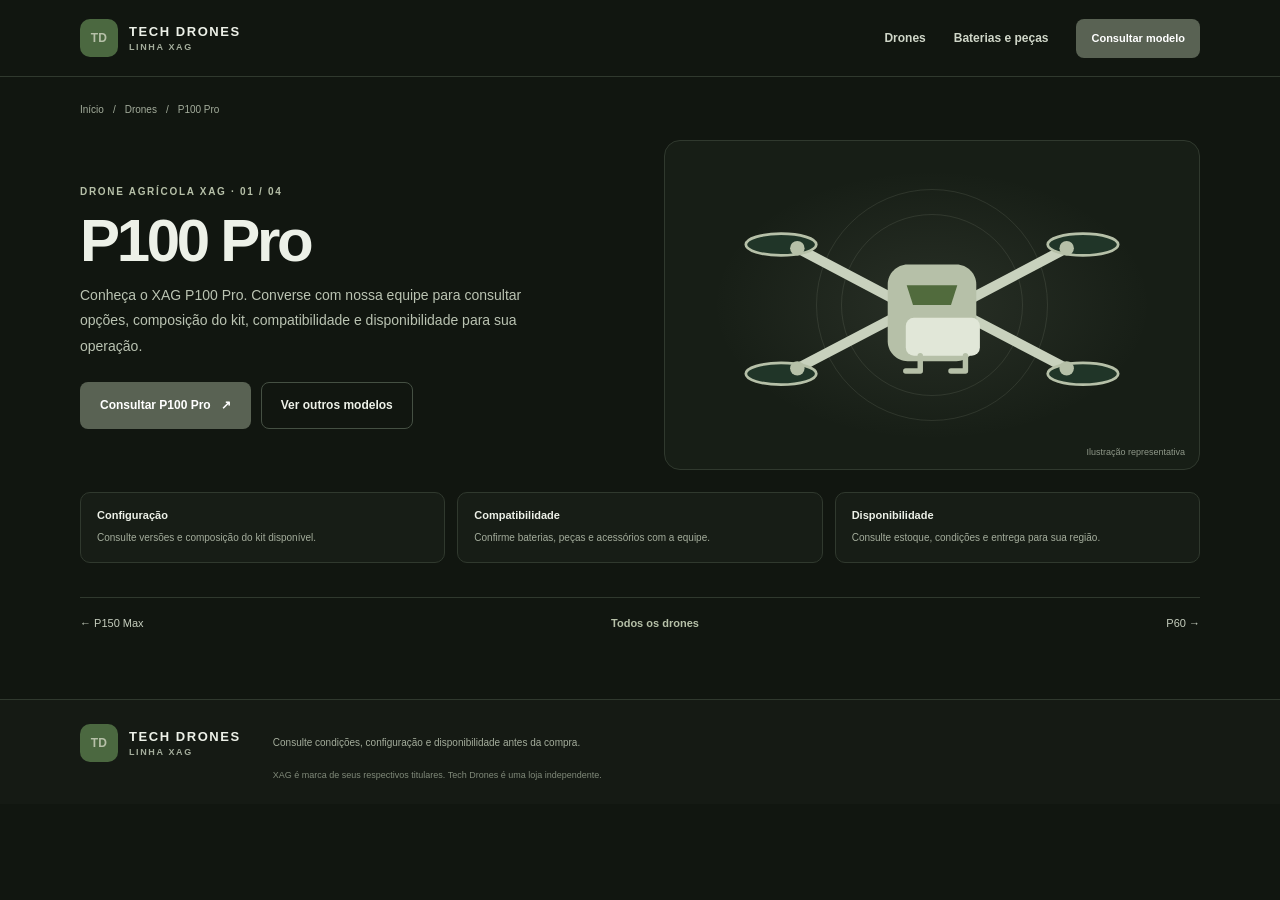
==== p100-pro.html @ 7a0c1248 "Cria paginas individuais dos drones Co-authored-by: Copilot <223556219+Copilot@users.noreply.github." ====
<!doctype html>
<html lang="pt-BR">
<head>
  <meta charset="utf-8">
  <meta name="viewport" content="width=device-width, initial-scale=1">
  <meta name="theme-color" content="#111610">
  <meta name="description" content="Conheça o drone XAG P100 Pro e consulte configurações, compatibilidade e disponibilidade.">
  <title>XAG P100 Pro | Tech Drones</title>
  <link rel="stylesheet" href="site.css">
</head>
<body>
  <header class="site-header">
    <div class="container header-inner">
      <a class="brand" href="index.html" aria-label="Tech Drones — início"><span class="brand-mark" aria-hidden="true">TD</span><span>TECH DRONES<small>LINHA XAG</small></span></a>
      <nav class="main-nav" aria-label="Navegação principal"><a href="index.html#modelos">Drones</a><a href="index.html#pecas">Baterias e peças</a><a class="button button--small" href="https://wa.me/?text=Olá!%20Gostaria%20de%20consultar%20o%20XAG%20P100%20Pro." target="_blank" rel="noopener noreferrer">Consultar modelo</a></nav>
    </div>
  </header>
  <main class="container product-main">
    <nav class="breadcrumbs" aria-label="Você está em"><a href="index.html">Início</a><span aria-hidden="true">/</span><a href="index.html#modelos">Drones</a><span aria-hidden="true">/</span><span aria-current="page">P100 Pro</span></nav>
    <section class="product-hero" aria-labelledby="product-title">
      <div class="product-copy">
        <span class="eyebrow">Drone agrícola XAG · 01 / 04</span>
        <h1 id="product-title">P100 Pro</h1>
        <p>Conheça o XAG P100 Pro. Converse com nossa equipe para consultar opções, composição do kit, compatibilidade e disponibilidade para sua operação.</p>
        <div class="product-actions">
          <a class="button" href="https://wa.me/?text=Olá!%20Gostaria%20de%20consultar%20o%20drone%20XAG%20P100%20Pro." target="_blank" rel="noopener noreferrer">Consultar P100 Pro <span aria-hidden="true">↗</span></a>
          <a class="button button--outline" href="index.html#modelos">Ver outros modelos</a>
        </div>
      </div>
      <div class="product-visual-large" role="img" aria-label="Ilustração representativa de drone agrícola">
        <svg viewBox="0 0 520 310" fill="none" aria-hidden="true"><g stroke="#c8d1bd" stroke-width="11" stroke-linecap="round"><path d="M223 151 111 92M297 151l112-59M222 167l-111 58M298 167l111 58"/></g><g fill="#203528" stroke="#b6c0a8" stroke-width="3"><ellipse cx="93" cy="88" rx="39" ry="12"/><ellipse cx="427" cy="88" rx="39" ry="12"/><ellipse cx="93" cy="231" rx="39" ry="12"/><ellipse cx="427" cy="231" rx="39" ry="12"/></g><g fill="#b6c0a8"><circle cx="111" cy="92" r="8"/><circle cx="409" cy="92" r="8"/><circle cx="111" cy="225" r="8"/><circle cx="409" cy="225" r="8"/></g><path d="M211 132c0-12 10-22 22-22h54c12 0 22 10 22 22v63c0 12-10 22-22 22h-54c-12 0-22-10-22-22v-63Z" fill="#b6c0a8"/><path d="M232 133h56l-7 22h-42l-7-22Z" fill="#516b3d"/><rect x="231" y="169" width="82" height="42" rx="9" fill="#e1e7d8"/><path d="M247 211v17m50-17v17m-66 0h16m34 0h16" stroke="#b6c0a8" stroke-width="6" stroke-linecap="round"/></svg>
        <span class="product-note">Ilustração representativa</span>
      </div>
    </section>
    <section class="product-details" aria-label="Informações para cotação">
      <div class="detail-item"><b>Configuração</b><span>Consulte versões e composição do kit disponível.</span></div>
      <div class="detail-item"><b>Compatibilidade</b><span>Confirme baterias, peças e acessórios com a equipe.</span></div>
      <div class="detail-item"><b>Disponibilidade</b><span>Consulte estoque, condições e entrega para sua região.</span></div>
    </section>
    <nav class="product-switcher" aria-label="Outros modelos"><a href="p150-max.html">← P150 Max</a><a class="all-models" href="index.html#modelos">Todos os drones</a><a href="p60.html">P60 →</a></nav>
  </main>
  <footer class="site-footer"><div class="container footer-inner"><a class="brand" href="index.html"><span class="brand-mark" aria-hidden="true">TD</span><span>TECH DRONES<small>LINHA XAG</small></span></a><p>Consulte condições, configuração e disponibilidade antes da compra.</p><small>XAG é marca de seus respectivos titulares. Tech Drones é uma loja independente.</small></div></footer>
</body>
</html>
---- site.css ----
:root {
  color-scheme: dark;
  --ink: #edf1e8;
  --muted: #a4ad9c;
  --paper: #111610;
  --surface: #1b221a;
  --green: #4b6840;
  --green-dark: #1d3020;
  --sage: #b6c0a8;
  --line: #30392e;
  --max: 1120px;
}

* { box-sizing: border-box; }
html { scroll-behavior: smooth; }
body {
  margin: 0;
  background: var(--paper);
  color: var(--ink);
  font-family: "Segoe UI", Arial, sans-serif;
  -webkit-font-smoothing: antialiased;
}
a { color: inherit; text-decoration: none; }
a:focus-visible { outline: 3px solid var(--sage); outline-offset: 4px; }
.container { width: min(var(--max), calc(100% - 48px)); margin-inline: auto; }
.site-header { border-bottom: 1px solid var(--line); }
.header-inner { min-height: 76px; display: flex; align-items: center; justify-content: space-between; gap: 24px; }
.brand { display: inline-flex; align-items: center; gap: 11px; font-size: 13px; font-weight: 850; letter-spacing: .12em; }
.brand-mark { width: 38px; height: 38px; display: grid; place-items: center; border-radius: 10px; background: var(--green); color: var(--sage); font-size: 12px; letter-spacing: .02em; }
.brand small { display: block; margin-top: 3px; color: var(--muted); font-size: 9px; font-weight: 650; letter-spacing: .18em; }
.main-nav { display: flex; align-items: center; gap: 28px; color: #d0d7c9; font-size: 12px; font-weight: 600; }
.main-nav > a:not(.button):hover, .text-link:hover { color: var(--sage); }
.button {
  min-height: 47px;
  display: inline-flex;
  align-items: center;
  justify-content: center;
  gap: 10px;
  padding: 0 19px;
  border: 1px solid transparent;
  border-radius: 8px;
  background: #596253;
  color: #fff;
  font-size: 12px;
  font-weight: 700;
  transition: background .2s, border-color .2s, transform .2s;
}
.button:hover { transform: translateY(-1px); background: #454c40; }
.button--small { min-height: 39px; padding-inline: 14px; font-size: 11px; }
.button--outline { border-color: #455043; background: transparent; color: var(--ink); }
.button--outline:hover { border-color: var(--sage); background: rgba(182,192,168,.07); }
.eyebrow { color: var(--sage); font-size: 10px; font-weight: 800; letter-spacing: .17em; text-transform: uppercase; }
h1, h2, p { margin-top: 0; }

.home-hero {
  min-height: 400px;
  display: grid;
  grid-template-columns: 1.05fr .95fr;
  align-items: center;
  gap: 35px;
  padding-block: 48px 36px;
}
.hero-copy h1 { margin: 16px 0; font-size: clamp(42px, 6vw, 66px); line-height: .99; letter-spacing: -.055em; }
.hero-copy p { max-width: 425px; margin-bottom: 24px; color: var(--muted); font-size: 14px; line-height: 1.75; }
.hero-visual {
  min-height: 300px;
  position: relative;
  display: grid;
  place-items: center;
  overflow: hidden;
  border: 1px solid var(--line);
  border-radius: 17px;
  background: radial-gradient(ellipse at 50% 48%, rgba(182,192,168,.1), transparent 58%), #151b14;
}
.hero-visual svg { position: relative; z-index: 1; width: min(94%, 490px); filter: drop-shadow(0 20px 24px rgba(0,0,0,.24)); }
.visual-ring { position: absolute; width: 225px; height: 225px; border: 1px solid rgba(182,192,168,.18); border-radius: 50%; }
.visual-caption { position: absolute; right: 14px; bottom: 12px; color: #8e9788; font-size: 9px; }

.models-section { padding-block: 47px 76px; }
.section-heading { display: flex; align-items: end; justify-content: space-between; gap: 30px; margin-bottom: 24px; }
.section-heading h2, .support-strip h2 { margin: 9px 0 0; font-size: clamp(26px, 4vw, 36px); letter-spacing: -.04em; }
.section-heading p { max-width: 335px; margin: 0 0 3px; color: var(--muted); font-size: 12px; line-height: 1.7; }
.model-grid { display: grid; grid-template-columns: repeat(4, minmax(0, 1fr)); gap: 14px; }
.model-card {
  overflow: hidden;
  border: 1px solid var(--line);
  border-radius: 13px;
  background: var(--surface);
  transition: border-color .2s, transform .2s, background .2s;
}
.model-card:hover { transform: translateY(-3px); border-color: #65735d; background: #20291e; }
.model-visual {
  min-height: 175px;
  display: grid;
  place-items: center;
  overflow: hidden;
  background: radial-gradient(ellipse at center, rgba(182,192,168,.1), transparent 64%), #171e16;
}
.model-visual svg { width: 91%; max-height: 150px; }
.model-info { display: flex; flex-direction: column; padding: 15px 16px 17px; }
.model-index { margin-bottom: 8px; color: var(--sage); font-size: 9px; font-weight: 750; letter-spacing: .1em; }
.model-info strong { font-size: 16px; letter-spacing: -.02em; }
.model-info > span:last-child { display: flex; justify-content: space-between; align-items: center; margin-top: 13px; padding-top: 11px; border-top: 1px solid var(--line); color: #c2cabb; font-size: 10px; }
.model-info > span:last-child b { color: var(--sage); font-size: 14px; }

.support-strip { display: flex; align-items: center; justify-content: space-between; gap: 24px; margin-bottom: 76px; padding: 25px 28px; border: 1px solid var(--line); border-radius: 13px; background: #171d16; }
.support-strip h2 { font-size: 23px; }
.support-strip p { margin: 7px 0 0; color: var(--muted); font-size: 11px; }
.site-footer { border-top: 1px solid var(--line); background: #151a14; }
.footer-inner { display: grid; grid-template-columns: auto 1fr; align-items: center; gap: 8px 32px; padding-block: 24px; }
.footer-inner > p { max-width: 430px; margin: 0; color: var(--muted); font-size: 10px; line-height: 1.6; }
.footer-inner > small { grid-column: 2; color: #808a7a; font-size: 9px; }

.product-main { padding-block: 27px 70px; }
.breadcrumbs { display: flex; gap: 9px; margin-bottom: 25px; color: var(--muted); font-size: 10px; }
.breadcrumbs a:hover { color: var(--sage); }
.product-hero {
  display: grid;
  grid-template-columns: 1fr 1fr;
  align-items: center;
  gap: 48px;
}
.product-copy h1 { margin: 12px 0; font-size: clamp(40px, 6vw, 60px); line-height: 1; letter-spacing: -.055em; }
.product-copy > p { max-width: 480px; margin: 0; color: #bac3b2; font-size: 14px; line-height: 1.8; }
.product-actions { display: flex; flex-wrap: wrap; gap: 10px; margin-top: 23px; }
.product-visual-large {
  min-height: 330px;
  position: relative;
  display: grid;
  place-items: center;
  overflow: hidden;
  border: 1px solid var(--line);
  border-radius: 16px;
  background: radial-gradient(ellipse at center, rgba(182,192,168,.11), transparent 58%), #171e16;
}
.product-visual-large::before, .product-visual-large::after { position: absolute; width: 230px; height: 230px; border: 1px solid rgba(182,192,168,.13); border-radius: 50%; content: ""; }
.product-visual-large::after { width: 180px; height: 180px; }
.product-visual-large svg { position: relative; z-index: 1; width: min(94%, 470px); }
.product-note { position: absolute; right: 14px; bottom: 12px; z-index: 2; color: #8e9788; font-size: 9px; }
.product-details { display: grid; grid-template-columns: repeat(3, 1fr); gap: 12px; margin-top: 22px; }
.detail-item { padding: 16px; border: 1px solid var(--line); border-radius: 10px; background: #171d16; }
.detail-item b { display: block; margin-bottom: 6px; font-size: 11px; }
.detail-item span { color: var(--muted); font-size: 10px; line-height: 1.6; }
.product-switcher { display: flex; align-items: center; justify-content: space-between; gap: 14px; margin-top: 34px; padding-top: 19px; border-top: 1px solid var(--line); }
.product-switcher a { color: #c5cdbd; font-size: 11px; }
.product-switcher a:hover { color: var(--sage); }
.product-switcher .all-models { color: var(--sage); font-weight: 750; }

@media (max-width: 850px) {
  .model-grid { grid-template-columns: repeat(2, minmax(0, 1fr)); }
  .home-hero { min-height: 350px; gap: 20px; }
  .hero-visual { min-height: 265px; }
  .product-hero { gap: 26px; }
}
@media (max-width: 600px) {
  .container { width: min(var(--max), calc(100% - 32px)); }
  .header-inner { min-height: 66px; }
  .main-nav { gap: 13px; font-size: 10px; }
  .main-nav .button { min-height: 36px; padding-inline: 10px; font-size: 9px; }
  .home-hero { grid-template-columns: 1fr; gap: 22px; padding-block: 38px 28px; }
  .hero-copy h1 { font-size: 48px; }
  .hero-copy p { font-size: 12px; }
  .hero-visual { min-height: 230px; }
  .hero-visual svg { width: 90%; }
  .models-section { padding-block: 30px 48px; }
  .section-heading { display: block; }
  .section-heading h2 { font-size: 30px; }
  .section-heading p { margin-top: 9px; }
  .model-grid { gap: 9px; }
  .model-visual { min-height: 135px; }
  .model-visual svg { width: 97%; }
  .model-info { padding: 12px 11px 13px; }
  .model-info strong { font-size: 13px; }
  .model-info > span:last-child { font-size: 9px; }
  .support-strip { align-items: start; flex-direction: column; margin-bottom: 48px; padding: 21px; }
  .support-strip h2 { font-size: 22px; }
  .footer-inner { grid-template-columns: 1fr; gap: 13px; }
  .footer-inner > small { grid-column: 1; }
  .product-main { padding-top: 20px; }
  .product-hero { grid-template-columns: 1fr; gap: 23px; }
  .product-copy h1 { font-size: 46px; }
  .product-copy > p { font-size: 12px; }
  .product-visual-large { min-height: 250px; }
  .product-visual-large::before { width: 190px; height: 190px; }
  .product-visual-large::after { width: 150px; height: 150px; }
  .product-details { grid-template-columns: 1fr; gap: 8px; }
  .product-switcher { gap: 8px; }
  .product-switcher a { font-size: 9px; }
}
@media (prefers-reduced-motion: reduce) {
  *, *::before, *::after { scroll-behavior: auto !important; transition-duration: .01ms !important; }
}
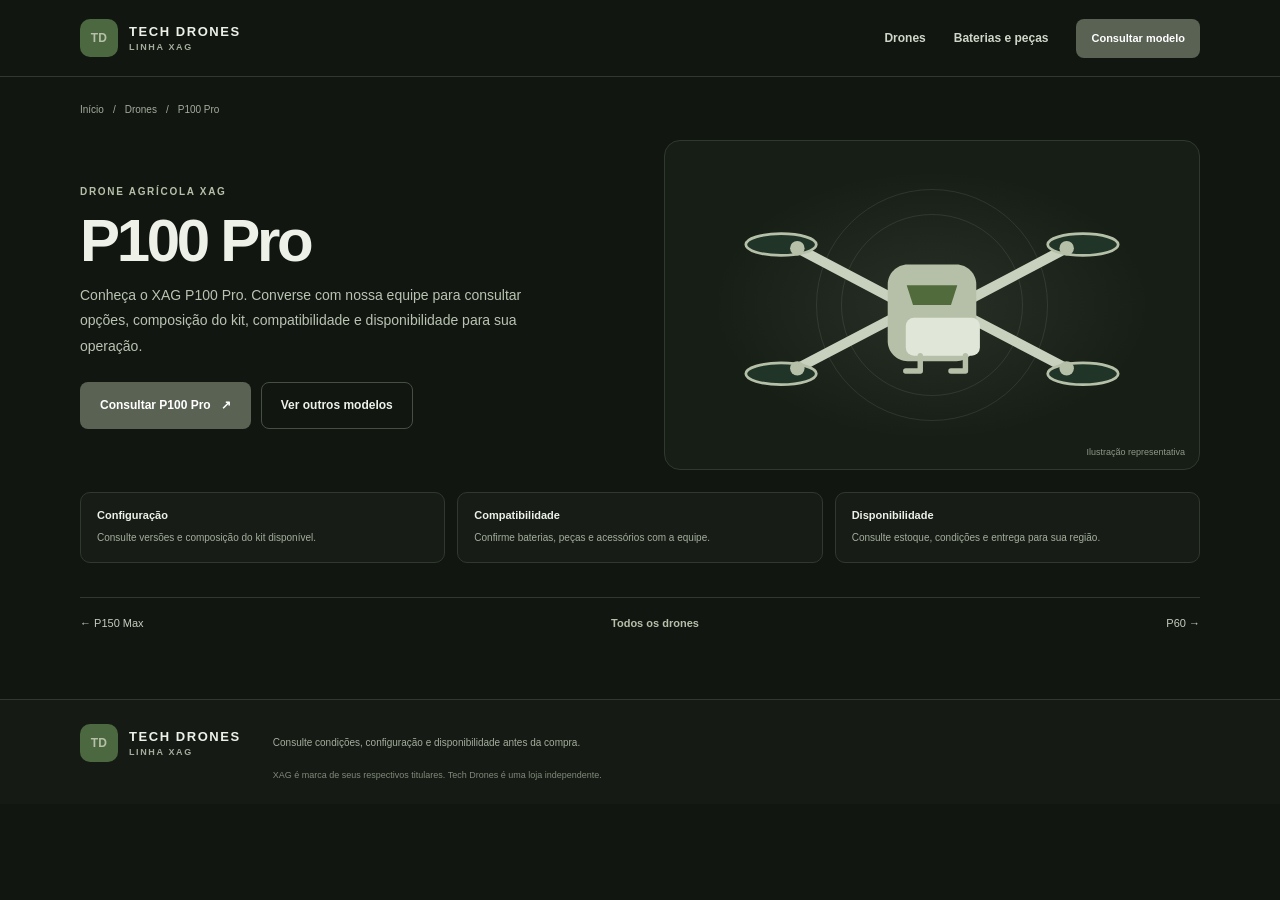
==== commit 37593a66: "Simplifica selecao dos drones Co-authored-by: Copilot <223556219+Copilot@users.noreply.github.com>" ====
--- a/p100-pro.html
+++ b/p100-pro.html
@@ -19,7 +19,7 @@
     <nav class="breadcrumbs" aria-label="Você está em"><a href="index.html">Início</a><span aria-hidden="true">/</span><a href="index.html#modelos">Drones</a><span aria-hidden="true">/</span><span aria-current="page">P100 Pro</span></nav>
     <section class="product-hero" aria-labelledby="product-title">
       <div class="product-copy">
-        <span class="eyebrow">Drone agrícola XAG · 01 / 04</span>
+        <span class="eyebrow">Drone agrícola XAG</span>
         <h1 id="product-title">P100 Pro</h1>
         <p>Conheça o XAG P100 Pro. Converse com nossa equipe para consultar opções, composição do kit, compatibilidade e disponibilidade para sua operação.</p>
         <div class="product-actions">
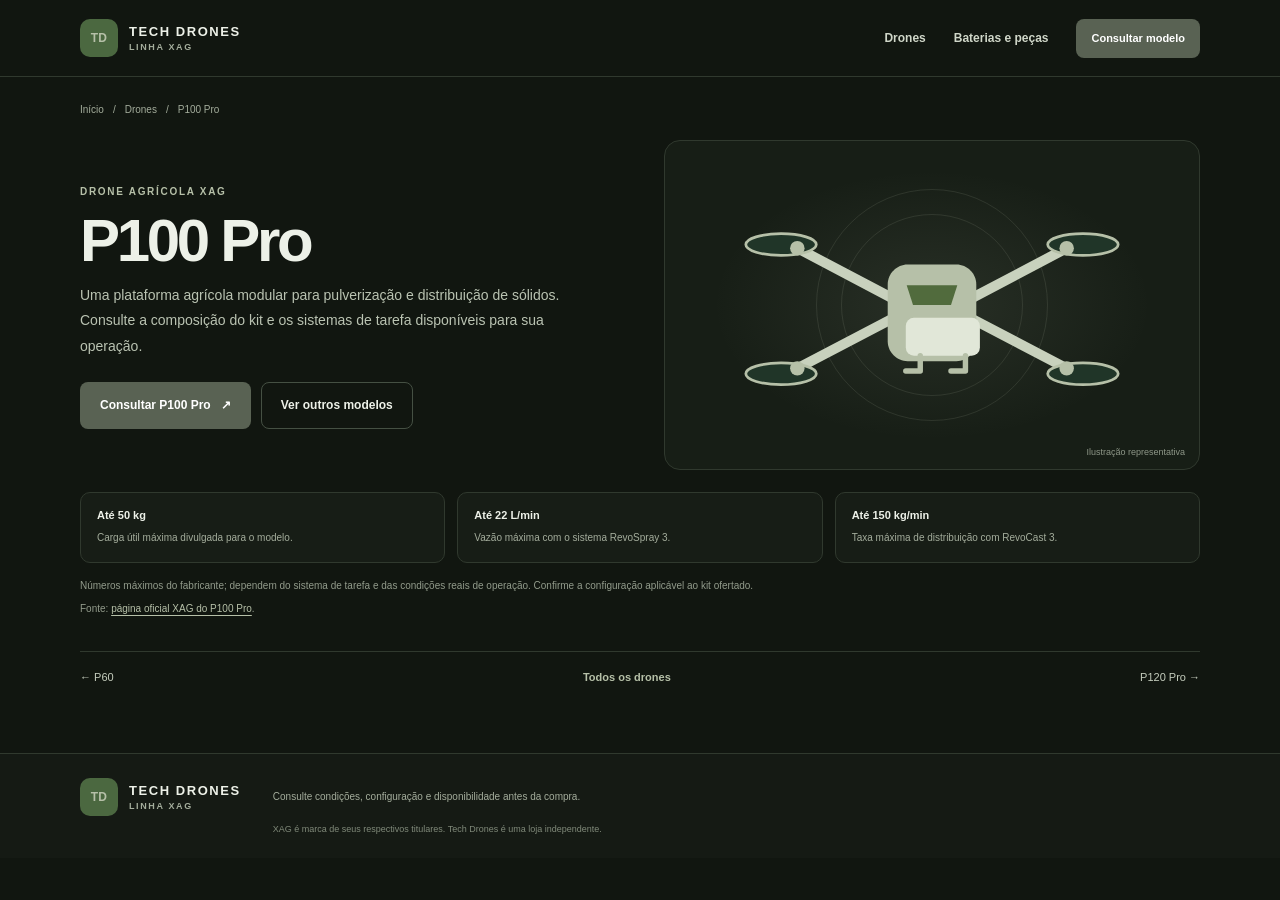
==== commit 84875a53: "Adiciona dados e consulta do P120 Pro Co-authored-by: Copilot <223556219+Copilot@users.noreply.githu" ====
--- a/p100-pro.html
+++ b/p100-pro.html
@@ -4,7 +4,7 @@
   <meta charset="utf-8">
   <meta name="viewport" content="width=device-width, initial-scale=1">
   <meta name="theme-color" content="#111610">
-  <meta name="description" content="Conheça o drone XAG P100 Pro e consulte configurações, compatibilidade e disponibilidade.">
+  <meta name="description" content="Conheça destaques do drone agrícola XAG P100 Pro e consulte configurações e disponibilidade.">
   <title>XAG P100 Pro | Tech Drones</title>
   <link rel="stylesheet" href="site.css">
 </head>
@@ -21,7 +21,7 @@
       <div class="product-copy">
         <span class="eyebrow">Drone agrícola XAG</span>
         <h1 id="product-title">P100 Pro</h1>
-        <p>Conheça o XAG P100 Pro. Converse com nossa equipe para consultar opções, composição do kit, compatibilidade e disponibilidade para sua operação.</p>
+        <p>Uma plataforma agrícola modular para pulverização e distribuição de sólidos. Consulte a composição do kit e os sistemas de tarefa disponíveis para sua operação.</p>
         <div class="product-actions">
           <a class="button" href="https://wa.me/?text=Olá!%20Gostaria%20de%20consultar%20o%20drone%20XAG%20P100%20Pro." target="_blank" rel="noopener noreferrer">Consultar P100 Pro <span aria-hidden="true">↗</span></a>
           <a class="button button--outline" href="index.html#modelos">Ver outros modelos</a>
@@ -32,12 +32,14 @@
         <span class="product-note">Ilustração representativa</span>
       </div>
     </section>
-    <section class="product-details" aria-label="Informações para cotação">
-      <div class="detail-item"><b>Configuração</b><span>Consulte versões e composição do kit disponível.</span></div>
-      <div class="detail-item"><b>Compatibilidade</b><span>Confirme baterias, peças e acessórios com a equipe.</span></div>
-      <div class="detail-item"><b>Disponibilidade</b><span>Consulte estoque, condições e entrega para sua região.</span></div>
+    <section class="product-details" aria-label="Destaques publicados pelo fabricante">
+      <div class="detail-item"><b>Até 50 kg</b><span>Carga útil máxima divulgada para o modelo.</span></div>
+      <div class="detail-item"><b>Até 22 L/min</b><span>Vazão máxima com o sistema RevoSpray 3.</span></div>
+      <div class="detail-item"><b>Até 150 kg/min</b><span>Taxa máxima de distribuição com RevoCast 3.</span></div>
     </section>
-    <nav class="product-switcher" aria-label="Outros modelos"><a href="p150-max.html">← P150 Max</a><a class="all-models" href="index.html#modelos">Todos os drones</a><a href="p60.html">P60 →</a></nav>
+    <p class="product-source-note">Números máximos do fabricante; dependem do sistema de tarefa e das condições reais de operação. Confirme a configuração aplicável ao kit ofertado.</p>
+    <p class="product-source-note">Fonte: <a href="https://www.xa.com/en/p100pro" target="_blank" rel="noopener noreferrer">página oficial XAG do P100 Pro</a>.</p>
+    <nav class="product-switcher" aria-label="Outros modelos"><a href="p60.html">← P60</a><a class="all-models" href="index.html#modelos">Todos os drones</a><a href="p120-pro.html">P120 Pro →</a></nav>
   </main>
   <footer class="site-footer"><div class="container footer-inner"><a class="brand" href="index.html"><span class="brand-mark" aria-hidden="true">TD</span><span>TECH DRONES<small>LINHA XAG</small></span></a><p>Consulte condições, configuração e disponibilidade antes da compra.</p><small>XAG é marca de seus respectivos titulares. Tech Drones é uma loja independente.</small></div></footer>
 </body>
--- a/site.css
+++ b/site.css
@@ -80,7 +80,7 @@
 .section-heading { display: flex; align-items: end; justify-content: space-between; gap: 30px; margin-bottom: 24px; }
 .section-heading h2, .support-strip h2 { margin: 9px 0 0; font-size: clamp(26px, 4vw, 36px); letter-spacing: -.04em; }
 .section-heading p { max-width: 335px; margin: 0 0 3px; color: var(--muted); font-size: 12px; line-height: 1.7; }
-.model-grid { display: grid; grid-template-columns: repeat(4, minmax(0, 1fr)); gap: 14px; }
+.model-grid { display: grid; grid-template-columns: repeat(auto-fit, minmax(200px, 1fr)); gap: 14px; }
 .model-card {
   overflow: hidden;
   border: 1px solid var(--line);
@@ -141,6 +141,10 @@
 .detail-item { padding: 16px; border: 1px solid var(--line); border-radius: 10px; background: #171d16; }
 .detail-item b { display: block; margin-bottom: 6px; font-size: 11px; }
 .detail-item span { color: var(--muted); font-size: 10px; line-height: 1.6; }
+.product-source-note { margin: 15px 0 0; color: #929b8b; font-size: 10px; line-height: 1.65; }
+.product-source-note a { color: var(--sage); text-decoration: underline; text-underline-offset: 3px; }
+.product-source-note a:hover { color: var(--ink); }
+.product-source-note + .product-source-note { margin-top: 6px; }
 .product-switcher { display: flex; align-items: center; justify-content: space-between; gap: 14px; margin-top: 34px; padding-top: 19px; border-top: 1px solid var(--line); }
 .product-switcher a { color: #c5cdbd; font-size: 11px; }
 .product-switcher a:hover { color: var(--sage); }
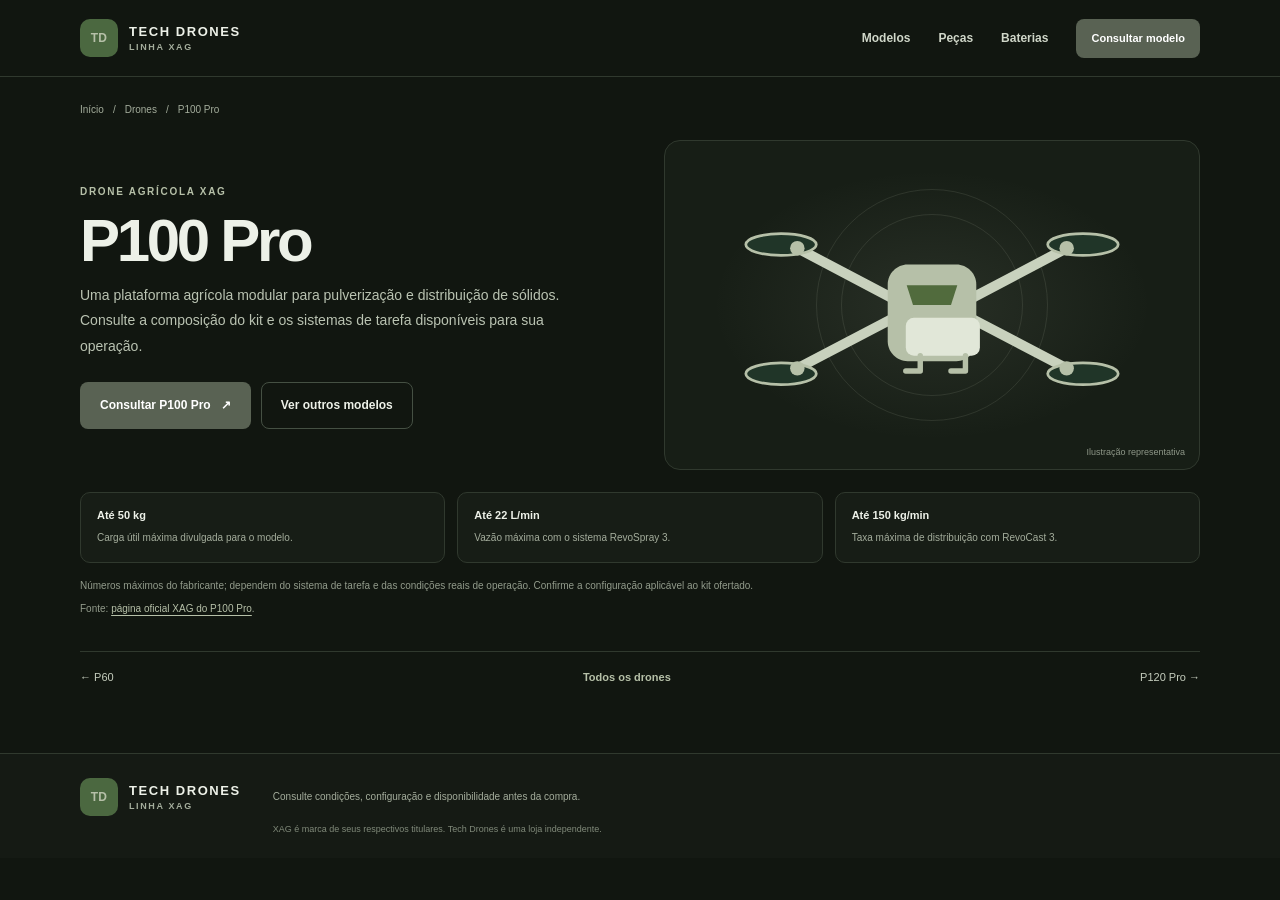
==== commit c7214ce7: "Adiciona catálogos de peças e baterias Co-authored-by: Copilot <223556219+Copilot@users.noreply.gith" ====
--- a/p100-pro.html
+++ b/p100-pro.html
@@ -12,7 +12,7 @@
   <header class="site-header">
     <div class="container header-inner">
       <a class="brand" href="index.html" aria-label="Tech Drones — início"><span class="brand-mark" aria-hidden="true">TD</span><span>TECH DRONES<small>LINHA XAG</small></span></a>
-      <nav class="main-nav" aria-label="Navegação principal"><a href="index.html#modelos">Drones</a><a href="index.html#pecas">Baterias e peças</a><a class="button button--small" href="https://wa.me/?text=Olá!%20Gostaria%20de%20consultar%20o%20XAG%20P100%20Pro." target="_blank" rel="noopener noreferrer">Consultar modelo</a></nav>
+      <nav class="main-nav" aria-label="Navegação principal"><a href="index.html#modelos">Modelos</a><a href="pecas.html">Peças</a><a href="baterias.html">Baterias</a><a class="button button--small" href="https://wa.me/?text=Olá!%20Gostaria%20de%20consultar%20o%20XAG%20P100%20Pro." target="_blank" rel="noopener noreferrer">Consultar modelo</a></nav>
     </div>
   </header>
   <main class="container product-main">
--- a/site.css
+++ b/site.css
@@ -103,13 +103,37 @@
 .model-info > span:last-child { display: flex; justify-content: space-between; align-items: center; margin-top: 13px; padding-top: 11px; border-top: 1px solid var(--line); color: #c2cabb; font-size: 10px; }
 .model-info > span:last-child b { color: var(--sage); font-size: 14px; }
 
-.support-strip { display: flex; align-items: center; justify-content: space-between; gap: 24px; margin-bottom: 76px; padding: 25px 28px; border: 1px solid var(--line); border-radius: 13px; background: #171d16; }
-.support-strip h2 { font-size: 23px; }
-.support-strip p { margin: 7px 0 0; color: var(--muted); font-size: 11px; }
+.catalog-links { display: grid; grid-template-columns: repeat(2, minmax(0, 1fr)); gap: 14px; margin-bottom: 76px; }
+.catalog-link-card { display: block; padding: 24px; border: 1px solid var(--line); border-radius: 13px; background: #171d16; transition: border-color .2s, transform .2s; }
+.catalog-link-card:hover { transform: translateY(-2px); border-color: #65735d; }
+.catalog-link-card h2 { margin: 9px 0 6px; font-size: 23px; }
+.catalog-link-card p { margin: 0; color: var(--muted); font-size: 11px; line-height: 1.65; }
+.catalog-link-action { display: flex; justify-content: space-between; margin-top: 20px; padding-top: 13px; border-top: 1px solid var(--line); color: #c5cdbd; font-size: 10px; font-weight: 700; }
+.catalog-link-action b { color: var(--sage); font-size: 14px; }
 .site-footer { border-top: 1px solid var(--line); background: #151a14; }
 .footer-inner { display: grid; grid-template-columns: auto 1fr; align-items: center; gap: 8px 32px; padding-block: 24px; }
 .footer-inner > p { max-width: 430px; margin: 0; color: var(--muted); font-size: 10px; line-height: 1.6; }
 .footer-inner > small { grid-column: 2; color: #808a7a; font-size: 9px; }
+
+.catalog-page-main { min-height: calc(100vh - 180px); padding-block: 27px 70px; }
+.catalog-intro { max-width: 720px; margin: 45px auto 30px; text-align: center; }
+.catalog-intro h1 { margin: 12px 0; font-size: clamp(32px, 5vw, 48px); line-height: 1.05; letter-spacing: -.05em; }
+.catalog-intro p { margin: 0; color: var(--muted); font-size: 13px; line-height: 1.75; }
+.catalog-panel { max-width: 680px; margin: 0 auto; padding: 24px; border: 1px solid var(--line); border-radius: 14px; background: var(--surface); }
+.model-select-label { display: block; margin-bottom: 9px; font-size: 12px; font-weight: 700; }
+.model-select { width: 100%; min-height: 48px; padding: 0 13px; border: 1px solid #455043; border-radius: 8px; background: #121811; color: var(--ink); font: inherit; font-size: 12px; }
+.model-select:focus-visible { outline: 3px solid var(--sage); outline-offset: 3px; }
+.catalog-state { min-height: 214px; display: flex; align-items: center; flex-direction: column; justify-content: center; margin-top: 18px; padding: 25px 20px; border: 1px dashed #455043; border-radius: 10px; text-align: center; }
+.catalog-state-icon { width: 38px; height: 38px; display: grid; place-items: center; margin-bottom: 12px; border: 1px solid #455043; border-radius: 50%; color: var(--sage); font-size: 22px; }
+.catalog-state h2 { margin: 0 0 8px; font-size: 18px; }
+.catalog-state p { max-width: 465px; margin: 0 0 17px; color: var(--muted); font-size: 11px; line-height: 1.7; }
+.catalog-state .button { min-height: 42px; }
+.catalog-disclaimer { max-width: 680px; margin: 14px auto 0; color: #929b8b; font-size: 10px; line-height: 1.65; text-align: center; }
+.catalog-switch { max-width: 680px; display: flex; justify-content: space-between; gap: 15px; margin: 27px auto 0; padding-top: 17px; border-top: 1px solid var(--line); }
+.catalog-switch a { color: #c5cdbd; font-size: 11px; }
+.catalog-switch a:hover { color: var(--sage); }
+.catalog-switch a:first-child { color: var(--sage); font-weight: 700; }
+.is-hidden { display: none; }
 
 .product-main { padding-block: 27px 70px; }
 .breadcrumbs { display: flex; gap: 9px; margin-bottom: 25px; color: var(--muted); font-size: 10px; }
@@ -158,9 +182,9 @@
 }
 @media (max-width: 600px) {
   .container { width: min(var(--max), calc(100% - 32px)); }
-  .header-inner { min-height: 66px; }
-  .main-nav { gap: 13px; font-size: 10px; }
-  .main-nav .button { min-height: 36px; padding-inline: 10px; font-size: 9px; }
+  .header-inner { min-height: 66px; flex-wrap: wrap; gap: 0; padding-top: 9px; }
+  .main-nav { width: 100%; justify-content: space-between; gap: 8px; padding: 8px 0 10px; font-size: 10px; }
+  .main-nav .button { min-height: 34px; padding-inline: 9px; font-size: 9px; }
   .home-hero { grid-template-columns: 1fr; gap: 22px; padding-block: 38px 28px; }
   .hero-copy h1 { font-size: 48px; }
   .hero-copy p { font-size: 12px; }
@@ -176,8 +200,15 @@
   .model-info { padding: 12px 11px 13px; }
   .model-info strong { font-size: 13px; }
   .model-info > span:last-child { font-size: 9px; }
-  .support-strip { align-items: start; flex-direction: column; margin-bottom: 48px; padding: 21px; }
-  .support-strip h2 { font-size: 22px; }
+  .catalog-links { grid-template-columns: 1fr; gap: 9px; margin-bottom: 48px; }
+  .catalog-link-card { padding: 20px; }
+  .catalog-page-main { padding-top: 20px; }
+  .catalog-intro { margin: 35px auto 23px; text-align: left; }
+  .catalog-intro h1 { font-size: 36px; }
+  .catalog-intro p { font-size: 12px; }
+  .catalog-panel { padding: 16px; }
+  .catalog-state { min-height: 195px; padding: 20px 14px; }
+  .catalog-switch a { font-size: 10px; }
   .footer-inner { grid-template-columns: 1fr; gap: 13px; }
   .footer-inner > small { grid-column: 1; }
   .product-main { padding-top: 20px; }
